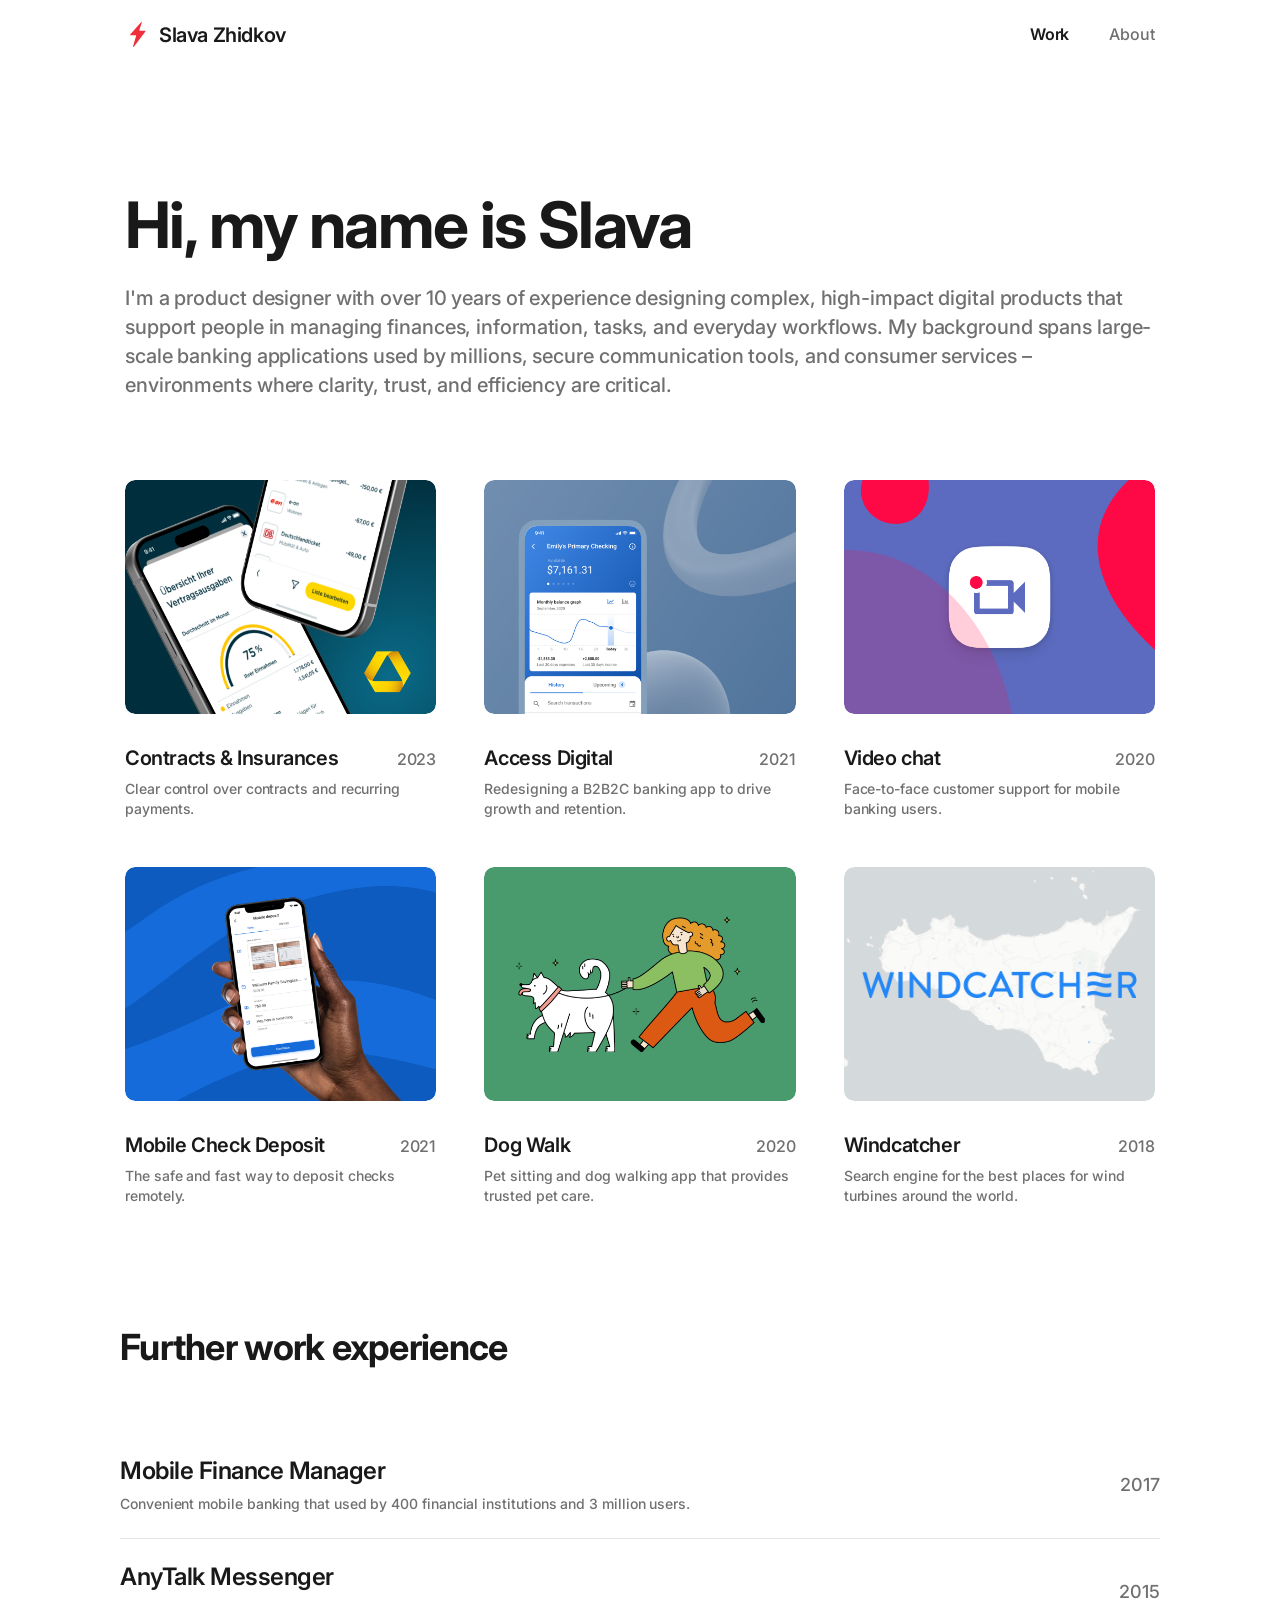
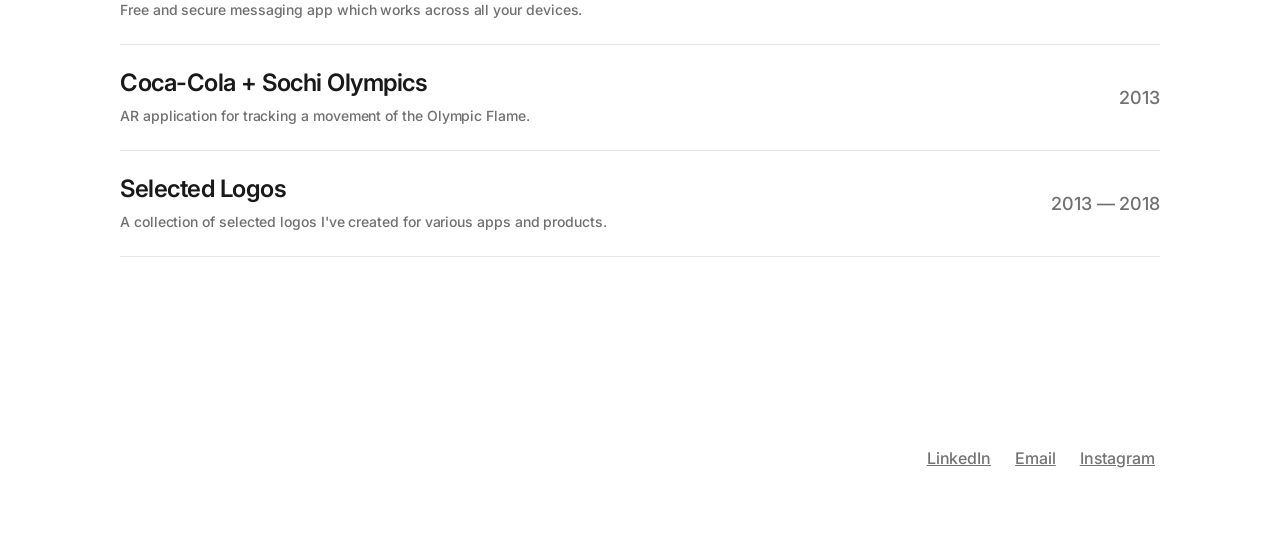
==== index.html @ 564c8b0e "feat: Add initial portfolio website with core HTML structure, CSS styling, JavaScript for scroll-rev" ====
<!DOCTYPE html>
<html lang="en">

<head>
  <meta charset="UTF-8" />
  <meta name="viewport" content="width=device-width, initial-scale=1.0" />
  <title>Slava Zhidkov — Product Designer</title>
  <meta name="description"
    content="Portfolio of Slava Zhidkov — a product designer with over 10 years of experience designing complex, high-impact digital products." />

  <!-- Google Fonts — Inter 500 / 600 / 700 -->
  <link rel="preconnect" href="https://fonts.googleapis.com" />
  <link rel="preconnect" href="https://fonts.gstatic.com" crossorigin />
  <link href="https://fonts.googleapis.com/css2?family=Inter:wght@500;600;700&display=swap" rel="stylesheet" />

  <!-- Stylesheets -->
  <link rel="stylesheet" href="css/tokens.css" />
  <link rel="stylesheet" href="css/styles.css" />
</head>

<body>

  <div class="page">
    <!-- ═══════════════════════════════════════════════════════════════════
         Header
         ═══════════════════════════════════════════════════════════════════ -->
    <nav class="header" id="header">
      <a href="#" class="header__brand">
        <img src="assets/logo.svg" alt="Logo" class="header__logo" />
        <span class="header__name">Slava Zhidkov</span>
      </a>
      <div class="header__nav">
        <a href="#projects" class="header__nav-link header__nav-link--active">Work</a>
        <a href="#" class="header__nav-link">About</a>
      </div>
    </nav>

    <!-- ═══════════════════════════════════════════════════════════════════
         Hero
         ═══════════════════════════════════════════════════════════════════ -->
    <section class="hero" id="hero">
      <h1 class="hero__title">Hi, my name is Slava</h1>
      <p class="hero__description">
        I'm a product designer with over 10 years of experience designing complex, high-impact digital products
        that support people in managing finances, information, tasks, and everyday workflows. My background
        spans large-scale banking applications used by millions, secure communication tools, and consumer
        services – environments where clarity, trust, and efficiency are critical.
      </p>
    </section>

    <!-- ═══════════════════════════════════════════════════════════════════
         Project Cards — Row 1
         ═══════════════════════════════════════════════════════════════════ -->
    <section class="projects" id="projects">
      <!-- Card 1 — Contracts & Insurances -->
      <article class="card reveal">
        <div class="card__image-wrapper">
          <img src="assets/contracts-insurances.png" alt="Contracts & Insurances" class="card__image" />
        </div>
        <div class="card__info">
          <div class="card__header">
            <h2 class="card__title">Contracts &amp; Insurances</h2>
            <span class="card__year">2023</span>
          </div>
          <p class="card__description">Clear control over contracts and recurring payments.</p>
        </div>
      </article>

      <!-- Card 2 — Access Digital -->
      <article class="card reveal">
        <div class="card__image-wrapper">
          <img src="assets/access-digital.png" alt="Access Digital" class="card__image" />
        </div>
        <div class="card__info">
          <div class="card__header">
            <h2 class="card__title">Access Digital</h2>
            <span class="card__year">2021</span>
          </div>
          <p class="card__description">Redesigning a B2B2C banking app to drive growth and retention.</p>
        </div>
      </article>

      <!-- Card 3 — Video Chat -->
      <article class="card reveal">
        <div class="card__image-wrapper">
          <img src="assets/video-chat.png" alt="Video chat" class="card__image" />
        </div>
        <div class="card__info">
          <div class="card__header">
            <h2 class="card__title">Video chat</h2>
            <span class="card__year">2020</span>
          </div>
          <p class="card__description">Face-to-face customer support for mobile banking users.</p>
        </div>
      </article>

      <!-- Card 4 — Mobile Check Deposit -->
      <article class="card reveal">
        <div class="card__image-wrapper">
          <img src="assets/mobile-check-deposit.png" alt="Mobile Check Deposit" class="card__image" />
        </div>
        <div class="card__info">
          <div class="card__header">
            <h2 class="card__title">Mobile Check Deposit</h2>
            <span class="card__year">2021</span>
          </div>
          <p class="card__description">The safe and fast way to deposit checks remotely.</p>
        </div>
      </article>

      <!-- Card 5 — Dog Walk -->
      <article class="card reveal">
        <div class="card__image-wrapper">
          <img src="assets/dog-walk.png" alt="Dog Walk" class="card__image" />
        </div>
        <div class="card__info">
          <div class="card__header">
            <h2 class="card__title">Dog Walk</h2>
            <span class="card__year">2020</span>
          </div>
          <p class="card__description">Pet sitting and dog walking app that provides trusted pet care.</p>
        </div>
      </article>

      <!-- Card 6 — Windcatcher -->
      <article class="card reveal">
        <div class="card__image-wrapper">
          <img src="assets/windcatcher.png" alt="Windcatcher" class="card__image" />
        </div>
        <div class="card__info">
          <div class="card__header">
            <h2 class="card__title">Windcatcher</h2>
            <span class="card__year">2018</span>
          </div>
          <p class="card__description">Search engine for the best places for wind turbines around the world.</p>
        </div>
      </article>
    </section>

    <!-- ═══════════════════════════════════════════════════════════════════
         Further Work Experience
         ═══════════════════════════════════════════════════════════════════ -->
    <section class="experience" id="experience">
      <div class="experience__inner">
        <h2 class="experience__heading">Further work experience</h2>

        <a href="#" class="experience__row reveal">
          <div class="experience__details">
            <h3 class="experience__title">Mobile Finance Manager</h3>
            <p class="experience__description">Convenient mobile banking that used by 400 financial institutions and 3
              million users.</p>
          </div>
          <span class="experience__year">2017</span>
        </a>

        <a href="#" class="experience__row reveal">
          <div class="experience__details">
            <h3 class="experience__title">AnyTalk Messenger</h3>
            <p class="experience__description">Free and secure messaging app which works across all your devices.</p>
          </div>
          <span class="experience__year">2015</span>
        </a>

        <a href="#" class="experience__row reveal">
          <div class="experience__details">
            <h3 class="experience__title">Coca-Cola + Sochi Olympics</h3>
            <p class="experience__description">AR application for tracking a movement of the Olympic Flame.</p>
          </div>
          <span class="experience__year">2013</span>
        </a>

        <a href="#" class="experience__row reveal">
          <div class="experience__details">
            <h3 class="experience__title">Selected Logos</h3>
            <p class="experience__description">A collection of selected logos I've created for various apps and
              products.</p>
          </div>
          <span class="experience__year">2013 — 2018</span>
        </a>
      </div>
    </section>
  </div>

  <!-- ═══════════════════════════════════════════════════════════════════
       Footer
       ═══════════════════════════════════════════════════════════════════ -->
  <footer class="footer">
    <nav class="footer__links">
      <a href="https://www.linkedin.com/in/slavazhidkov/" class="footer__link" target="_blank"
        rel="noopener">LinkedIn</a>
      <a href="mailto:slastradamus@gmail.com" class="footer__link">Email</a>
      <a href="https://www.instagram.com/slavazhidkov/" class="footer__link" target="_blank"
        rel="noopener">Instagram</a>
    </nav>
  </footer>

  <!-- JavaScript -->
  <script src="js/main.js"></script>
</body>

</html>
---- css/tokens.css ----
/* ==========================================================================
   Design Tokens — extracted from Figma variables
   ========================================================================== */

:root {
  /* ── Colors ─────────────────────────────────────────────────────────── */
  --color-primary: #f12d3a;
  --color-black: #191919;
  --color-text-secondary: #707070;
  --color-background: #ffffff;
  --color-header-transparent: rgba(255, 255, 255, 0.6);
  --color-divider: #e4e4e4;
  --color-footer-link: rgba(0, 0, 0, 0.55);

  /* ── Typography — Font Family ───────────────────────────────────────── */
  --font-family: "Inter", sans-serif;

  /* ── Typography — Heading H1 ────────────────────────────────────────── */
  --h1-size: 64px;
  --h1-weight: 700;
  --h1-line-height: 1.1;
  --h1-letter-spacing: -1.6px;

  /* ── Typography — Heading H3 ────────────────────────────────────────── */
  --h3-size: 36px;
  --h3-weight: 700;
  --h3-line-height: 1.2;
  --h3-letter-spacing: -0.72px;

  /* ── Typography — Heading H4 ────────────────────────────────────────── */
  --h4-size: 24px;
  --h4-weight: 600;
  --h4-line-height: 1.2;
  --h4-letter-spacing: -0.48px;

  /* ── Typography — Heading H5 ────────────────────────────────────────── */
  --h5-size: 20px;
  --h5-weight: 600;
  --h5-line-height: 1.2;
  --h5-letter-spacing: -0.4px;

  /* ── Typography — Heading H6 ────────────────────────────────────────── */
  --h6-size: 16px;
  --h6-weight: 600;
  --h6-line-height: 1.45;
  --h6-letter-spacing: -0.08px;

  /* ── Typography — Body 1 ────────────────────────────────────────────── */
  --body1-size: 20px;
  --body1-weight: 500;
  --body1-line-height: 1.45;
  --body1-letter-spacing: -0.1px;

  /* ── Typography — Body 2 ────────────────────────────────────────────── */
  --body2-size: 18px;
  --body2-weight: 500;
  --body2-line-height: 1.45;
  --body2-letter-spacing: -0.09px;

  /* ── Typography — Body 3 ────────────────────────────────────────────── */
  --body3-size: 16px;
  --body3-weight: 500;
  --body3-line-height: 1.45;
  --body3-letter-spacing: -0.08px;

  /* ── Typography — Body 4 ────────────────────────────────────────────── */
  --body4-size: 14px;
  --body4-weight: 500;
  --body4-line-height: 1.45;
  --body4-letter-spacing: -0.07px;

  /* ── Layout ─────────────────────────────────────────────────────────── */
  --content-max-width: 1280px;
  --content-padding: 125px;
  --header-height: 70px;
  --card-gap: 48px;
  --card-radius: 10px;
}
---- css/styles.css ----
/* ==========================================================================
   Portfolio — Main Stylesheet
   ========================================================================== */

/* ── Reset & Base ─────────────────────────────────────────────────────── */
*,
*::before,
*::after {
    margin: 0;
    padding: 0;
    box-sizing: border-box;
}

html {
    scroll-behavior: smooth;
    -webkit-font-smoothing: antialiased;
    -moz-osx-font-smoothing: grayscale;
}

body {
    font-family: var(--font-family);
    background-color: var(--color-background);
    color: var(--color-black);
    min-height: 100vh;
    display: flex;
    flex-direction: column;
    align-items: center;
}

a {
    text-decoration: none;
    color: inherit;
}

img {
    display: block;
    max-width: 100%;
}

/* ── Page wrapper ─────────────────────────────────────────────────────── */
.page {
    width: 100%;
    max-width: var(--content-max-width);
    display: flex;
    flex-direction: column;
    align-items: center;
    position: relative;
}

/* ==========================================================================
   Header
   ========================================================================== */
.header {
    position: sticky;
    top: 0;
    z-index: 100;
    width: 100%;
    max-width: var(--content-max-width);
    height: var(--header-height);
    display: flex;
    align-items: center;
    justify-content: space-between;
    padding: 24px var(--content-padding);
    background: var(--color-header-transparent);
    backdrop-filter: blur(15px);
    -webkit-backdrop-filter: blur(15px);
    box-shadow: inset 0 -1px 1px rgba(255, 255, 255, 0.6);
}

/* ── Logo ──────────────────────────────────────────────────────────────── */
.header__brand {
    display: flex;
    align-items: center;
    gap: 8px;
}

.header__logo {
    width: 26px;
    height: 26px;
    flex-shrink: 0;
}

.header__name {
    font-size: var(--h5-size);
    font-weight: var(--h5-weight);
    line-height: var(--h5-line-height);
    letter-spacing: var(--h5-letter-spacing);
    color: var(--color-black);
    white-space: nowrap;
}

/* ── Navigation ───────────────────────────────────────────────────────── */
.header__nav {
    display: flex;
    align-items: center;
    gap: 40px;
}

.header__nav-link {
    font-size: var(--body3-size);
    font-weight: var(--body3-weight);
    line-height: var(--body3-line-height);
    letter-spacing: var(--body3-letter-spacing);
    color: var(--color-text-secondary);
    transition: color 0.2s ease;
    text-transform: capitalize;
}

.header__nav-link:hover {
    color: var(--color-black);
}

.header__nav-link--active {
    font-weight: var(--h6-weight);
    color: var(--color-black);
}

/* ==========================================================================
   Hero
   ========================================================================== */
.hero {
    width: 100%;
    padding: 120px var(--content-padding) 80px;
    display: flex;
    flex-direction: column;
    gap: 24px;
}

.hero__title {
    font-size: var(--h1-size);
    font-weight: var(--h1-weight);
    line-height: var(--h1-line-height);
    letter-spacing: var(--h1-letter-spacing);
    color: var(--color-black);
    max-width: 800px;
}

.hero__description {
    font-size: var(--body1-size);
    font-weight: var(--body1-weight);
    line-height: var(--body1-line-height);
    letter-spacing: var(--body1-letter-spacing);
    color: var(--color-text-secondary);
    max-width: 1030px;
}

/* ==========================================================================
   Project Cards
   ========================================================================== */
.projects {
    width: 100%;
    padding: 0 var(--content-padding) 80px;
    display: grid;
    grid-template-columns: repeat(3, 1fr);
    gap: var(--card-gap);
}

.card {
    display: flex;
    flex-direction: column;
    gap: 32px;
    border-radius: 8px;
    cursor: pointer;
    transition: transform 300ms ease;
}

.card:hover {
    transform: translateY(-8px);
}

.card__image-wrapper {
    position: relative;
    width: 100%;
    aspect-ratio: 552 / 414;
    border-radius: var(--card-radius);
    overflow: hidden;
}

.card__image {
    width: 100%;
    height: 100%;
    object-fit: cover;
    border-radius: var(--card-radius);
}

.card__info {
    display: flex;
    flex-direction: column;
    gap: 8px;
}

.card__header {
    display: flex;
    align-items: baseline;
    justify-content: space-between;
    white-space: nowrap;
}

.card__title {
    font-size: var(--h5-size);
    font-weight: var(--h5-weight);
    line-height: var(--h5-line-height);
    letter-spacing: var(--h5-letter-spacing);
    color: var(--color-black);
}

.card__year {
    font-size: var(--body3-size);
    font-weight: var(--body3-weight);
    line-height: var(--body3-line-height);
    letter-spacing: var(--body3-letter-spacing);
    color: var(--color-text-secondary);
}

.card__description {
    font-size: var(--body4-size);
    font-weight: var(--body4-weight);
    line-height: var(--body4-line-height);
    letter-spacing: var(--body4-letter-spacing);
    color: var(--color-text-secondary);
    height: 40px;
}

/* ==========================================================================
   Experience Section
   ========================================================================== */
.experience {
    width: 100%;
    padding: 40px 120px 120px;
    overflow: hidden;
}

.experience__inner {
    display: flex;
    flex-direction: column;
    gap: 24px;
}

.experience__heading {
    font-size: var(--h3-size);
    font-weight: var(--h3-weight);
    line-height: var(--h3-line-height);
    letter-spacing: var(--h3-letter-spacing);
    color: var(--color-black);
    padding-bottom: 64px;
}

.experience__row {
    display: flex;
    align-items: center;
    justify-content: space-between;
    padding-bottom: 24px;
    border-bottom: 1px solid var(--color-divider);
    transition: transform 300ms ease;
    cursor: pointer;
}

.experience__row:hover {
    transform: translateY(-4px);
}

.experience__details {
    display: flex;
    flex-direction: column;
    gap: 8px;
    flex: 1;
}

.experience__title {
    font-size: var(--h4-size);
    font-weight: var(--h4-weight);
    line-height: var(--h4-line-height);
    letter-spacing: var(--h4-letter-spacing);
    color: var(--color-black);
}

.experience__description {
    font-size: var(--body4-size);
    font-weight: var(--body4-weight);
    line-height: var(--body4-line-height);
    letter-spacing: var(--body4-letter-spacing);
    color: var(--color-text-secondary);
}

.experience__year {
    font-size: var(--body2-size);
    font-weight: var(--body2-weight);
    line-height: var(--body2-line-height);
    letter-spacing: var(--body2-letter-spacing);
    color: var(--color-text-secondary);
    text-align: right;
    white-space: nowrap;
    flex-shrink: 0;
}

/* ==========================================================================
   Footer
   ========================================================================== */
.footer {
    width: 100%;
    max-width: var(--content-max-width);
    display: flex;
    align-items: center;
    justify-content: flex-end;
    padding: 64px var(--content-padding);
    height: 162px;
}

.footer__links {
    display: flex;
    align-items: center;
    gap: 24px;
}

.footer__link {
    font-size: var(--body3-size);
    font-weight: var(--body3-weight);
    line-height: var(--body3-line-height);
    letter-spacing: var(--body3-letter-spacing);
    color: var(--color-footer-link);
    text-decoration: underline;
    transition: color 0.2s ease;
}

.footer__link:hover {
    color: var(--color-black);
}

/* ==========================================================================
   Scroll-reveal Animation
   ========================================================================== */
.reveal {
    opacity: 0;
    transform: translateY(24px);
    transition: opacity 0.6s cubic-bezier(0.25, 0.46, 0.45, 0.94),
        transform 0.6s cubic-bezier(0.25, 0.46, 0.45, 0.94);
}

.reveal--visible {
    opacity: 1;
    transform: translateY(0);
}

/* Once the reveal animation finishes, switch to the fast hover transition */
.card.reveal--visible,
.experience__row.reveal--visible {
    transition: transform 300ms ease;
}

/* ==========================================================================
   Tablet / Portrait — max-width: 1279px
   Switches to single-column the moment the viewport is narrower than the
   desktop container, so cards never shrink.
   ========================================================================== */
@media (max-width: 1279px) {
    .page {
        max-width: 800px;
    }

    .header {
        max-width: 800px;
        padding: 24px;
    }

    .header__nav {
        gap: 32px;
    }

    .hero {
        padding: 80px 24px 56px;
    }

    .hero__title {
        max-width: none;
    }

    .hero__description {
        max-width: none;
    }

    .projects {
        grid-template-columns: 1fr;
        gap: 32px;
        padding: 0 24px 32px;
    }

    .card {
        gap: 16px;
    }

    .experience {
        padding: 96px 24px;
    }

    .footer {
        padding: 64px;
    }
}

/* ==========================================================================
   Mobile — max-width: 799px
   ========================================================================== */
@media (max-width: 799px) {
    .header__nav {
        gap: 24px;
    }

    .hero {
        padding: 80px 24px 56px;
    }

    .projects {
        padding: 0 24px 32px;
    }

    .experience {
        padding: 64px 24px;
    }

    .footer {
        padding: 64px 24px;
    }
}
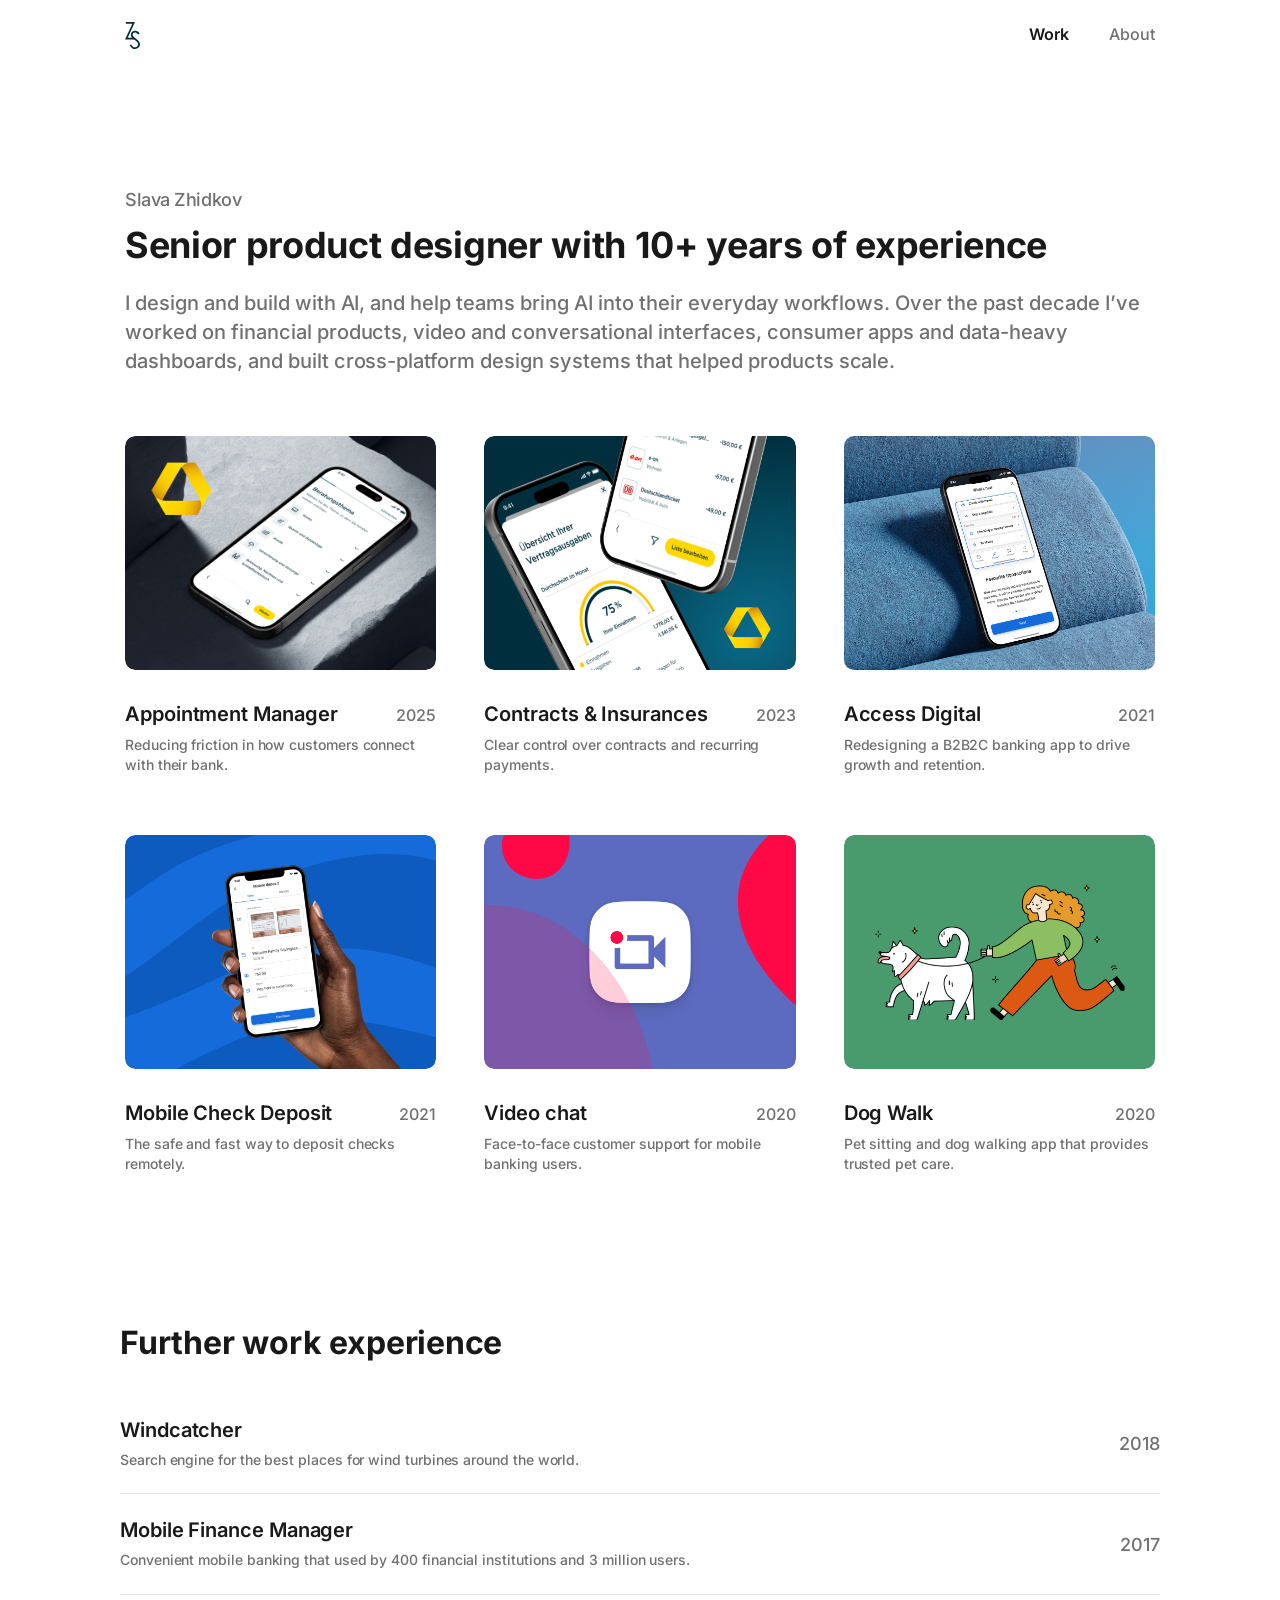
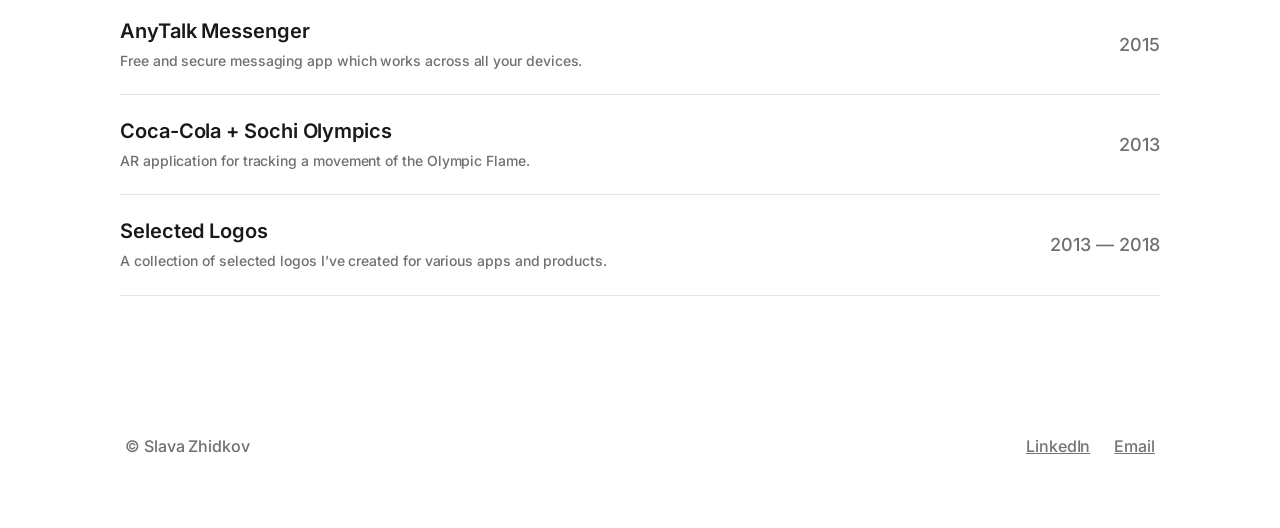
==== commit bb1e9231: "feat: Rebuild portfolio for launch on GitHub Pages - New About page: intro, story and core strengths" ====
--- a/index.html
+++ b/index.html
@@ -8,14 +8,13 @@
   <meta name="description"
     content="Portfolio of Slava Zhidkov — a product designer with over 10 years of experience designing complex, high-impact digital products." />
 
-  <!-- Google Fonts — Inter 500 / 600 / 700 -->
-  <link rel="preconnect" href="https://fonts.googleapis.com" />
-  <link rel="preconnect" href="https://fonts.gstatic.com" crossorigin />
-  <link href="https://fonts.googleapis.com/css2?family=Inter:wght@500;600;700&display=swap" rel="stylesheet" />
-
-  <!-- Stylesheets -->
+<!-- Stylesheets -->
   <link rel="stylesheet" href="css/tokens.css" />
   <link rel="stylesheet" href="css/styles.css" />
+
+  <!-- Favicon -->
+  <link rel="icon" type="image/svg+xml" href="assets/logo.svg" />
+  <link rel="shortcut icon" href="assets/logo.svg" />
 </head>
 
 <body>
@@ -26,25 +25,29 @@
          ═══════════════════════════════════════════════════════════════════ -->
     <nav class="header" id="header">
       <a href="#" class="header__brand">
-        <img src="assets/logo.svg" alt="Logo" class="header__logo" />
-        <span class="header__name">Slava Zhidkov</span>
+        <img src="assets/logo.svg" alt="Slava Zhidkov" class="header__logo" />
       </a>
       <div class="header__nav">
-        <a href="#projects" class="header__nav-link header__nav-link--active">Work</a>
-        <a href="#" class="header__nav-link">About</a>
+        <a href="index.html" class="header__nav-link header__nav-link--active">Work</a>
+        <a href="about.html" class="header__nav-link">About</a>
       </div>
     </nav>
 
     <!-- ═══════════════════════════════════════════════════════════════════
          Hero
          ═══════════════════════════════════════════════════════════════════ -->
-    <section class="hero" id="hero">
-      <h1 class="hero__title">Hi, my name is Slava</h1>
+    <section class="hero reveal" id="hero">
+      <div class="hero__heading">
+        <p class="hero__name">Slava Zhidkov</p>
+        <h1 class="hero__title">
+          <span class="hero__title-line">Senior product designer with</span>
+          <span class="hero__title-line">10+ years of experience</span>
+        </h1>
+      </div>
       <p class="hero__description">
-        I'm a product designer with over 10 years of experience designing complex, high-impact digital products
-        that support people in managing finances, information, tasks, and everyday workflows. My background
-        spans large-scale banking applications used by millions, secure communication tools, and consumer
-        services – environments where clarity, trust, and efficiency are critical.
+        I design and build with AI, and help teams bring AI into their everyday workflows. Over the past decade
+        I’ve worked on financial products, video and conversational interfaces, consumer apps and data-heavy
+        dashboards, and built cross-platform design systems that helped products scale.
       </p>
     </section>
 
@@ -52,10 +55,28 @@
          Project Cards — Row 1
          ═══════════════════════════════════════════════════════════════════ -->
     <section class="projects" id="projects">
-      <!-- Card 1 — Contracts & Insurances -->
-      <article class="card reveal">
+      <!-- Card 1 — Appointment Manager -->
+      <a href="appointment-manager.html" class="card reveal">
+        <div class="card__image-wrapper">
+          <img src="assets/appointment-manager.png" alt="Appointment Manager" class="card__image" />
+          <video src="assets/am-card-hover.mp4" class="card__video" muted loop playsinline preload="metadata"
+            aria-hidden="true"></video>
+        </div>
+        <div class="card__info">
+          <div class="card__header">
+            <h2 class="card__title">Appointment Manager</h2>
+            <span class="card__year">2025</span>
+          </div>
+          <p class="card__description">Reducing friction in how customers connect with their bank.</p>
+        </div>
+      </a>
+
+      <!-- Card 2 — Contracts & Insurances -->
+      <a href="contracts-insurances.html" class="card reveal">
         <div class="card__image-wrapper">
           <img src="assets/contracts-insurances.png" alt="Contracts & Insurances" class="card__image" />
+          <video src="assets/contracts-insurances-card-hover.mp4" class="card__video" muted loop playsinline preload="metadata"
+            aria-hidden="true"></video>
         </div>
         <div class="card__info">
           <div class="card__header">
@@ -64,12 +85,14 @@
           </div>
           <p class="card__description">Clear control over contracts and recurring payments.</p>
         </div>
-      </article>
-
-      <!-- Card 2 — Access Digital -->
-      <article class="card reveal">
-        <div class="card__image-wrapper">
-          <img src="assets/access-digital.png" alt="Access Digital" class="card__image" />
+      </a>
+
+      <!-- Card 3 — Access Digital -->
+      <a href="access-digital-short.html" class="card reveal">
+        <div class="card__image-wrapper">
+          <img src="assets/access-digital-card.png" alt="Access Digital" class="card__image card__image--zoomed" />
+          <video src="assets/ad-card-hover.mp4" class="card__video" muted loop playsinline preload="metadata"
+            aria-hidden="true"></video>
         </div>
         <div class="card__info">
           <div class="card__header">
@@ -78,12 +101,28 @@
           </div>
           <p class="card__description">Redesigning a B2B2C banking app to drive growth and retention.</p>
         </div>
-      </article>
-
-      <!-- Card 3 — Video Chat -->
-      <article class="card reveal">
+      </a>
+
+      <!-- Card 4 — Mobile Check Deposit -->
+      <a href="mobile-check-deposit.html" class="card reveal">
+        <div class="card__image-wrapper">
+          <img src="assets/mobile-check-deposit.png" alt="Mobile Check Deposit" class="card__image" />
+        </div>
+        <div class="card__info">
+          <div class="card__header">
+            <h2 class="card__title">Mobile Check Deposit</h2>
+            <span class="card__year">2021</span>
+          </div>
+          <p class="card__description">The safe and fast way to deposit checks remotely.</p>
+        </div>
+      </a>
+
+      <!-- Card 5 — Video Chat -->
+      <a href="video-chat.html" class="card reveal">
         <div class="card__image-wrapper">
           <img src="assets/video-chat.png" alt="Video chat" class="card__image" />
+          <video src="assets/video-chat-card-hover.mp4" class="card__video" muted loop playsinline preload="metadata"
+            aria-hidden="true"></video>
         </div>
         <div class="card__info">
           <div class="card__header">
@@ -92,26 +131,14 @@
           </div>
           <p class="card__description">Face-to-face customer support for mobile banking users.</p>
         </div>
-      </article>
-
-      <!-- Card 4 — Mobile Check Deposit -->
-      <article class="card reveal">
-        <div class="card__image-wrapper">
-          <img src="assets/mobile-check-deposit.png" alt="Mobile Check Deposit" class="card__image" />
-        </div>
-        <div class="card__info">
-          <div class="card__header">
-            <h2 class="card__title">Mobile Check Deposit</h2>
-            <span class="card__year">2021</span>
-          </div>
-          <p class="card__description">The safe and fast way to deposit checks remotely.</p>
-        </div>
-      </article>
-
-      <!-- Card 5 — Dog Walk -->
-      <article class="card reveal">
+      </a>
+
+      <!-- Card 6 — Dog Walk -->
+      <a href="dog-walk.html" class="card reveal">
         <div class="card__image-wrapper">
           <img src="assets/dog-walk.png" alt="Dog Walk" class="card__image" />
+          <video src="assets/dog-walk-card-hover.mp4" class="card__video" muted loop playsinline preload="metadata"
+            aria-hidden="true"></video>
         </div>
         <div class="card__info">
           <div class="card__header">
@@ -120,21 +147,7 @@
           </div>
           <p class="card__description">Pet sitting and dog walking app that provides trusted pet care.</p>
         </div>
-      </article>
-
-      <!-- Card 6 — Windcatcher -->
-      <article class="card reveal">
-        <div class="card__image-wrapper">
-          <img src="assets/windcatcher.png" alt="Windcatcher" class="card__image" />
-        </div>
-        <div class="card__info">
-          <div class="card__header">
-            <h2 class="card__title">Windcatcher</h2>
-            <span class="card__year">2018</span>
-          </div>
-          <p class="card__description">Search engine for the best places for wind turbines around the world.</p>
-        </div>
-      </article>
+      </a>
     </section>
 
     <!-- ═══════════════════════════════════════════════════════════════════
@@ -144,7 +157,15 @@
       <div class="experience__inner">
         <h2 class="experience__heading">Further work experience</h2>
 
-        <a href="#" class="experience__row reveal">
+        <a href="windcatcher.html" class="experience__row reveal">
+          <div class="experience__details">
+            <h3 class="experience__title">Windcatcher</h3>
+            <p class="experience__description">Search engine for the best places for wind turbines around the world.</p>
+          </div>
+          <span class="experience__year">2018</span>
+        </a>
+
+        <a href="mobile-finance-manager.html" class="experience__row reveal">
           <div class="experience__details">
             <h3 class="experience__title">Mobile Finance Manager</h3>
             <p class="experience__description">Convenient mobile banking that used by 400 financial institutions and 3
@@ -153,7 +174,7 @@
           <span class="experience__year">2017</span>
         </a>
 
-        <a href="#" class="experience__row reveal">
+        <a href="anytalk-messenger.html" class="experience__row reveal">
           <div class="experience__details">
             <h3 class="experience__title">AnyTalk Messenger</h3>
             <p class="experience__description">Free and secure messaging app which works across all your devices.</p>
@@ -161,7 +182,7 @@
           <span class="experience__year">2015</span>
         </a>
 
-        <a href="#" class="experience__row reveal">
+        <a href="coca-cola-sochi.html" class="experience__row reveal">
           <div class="experience__details">
             <h3 class="experience__title">Coca-Cola + Sochi Olympics</h3>
             <p class="experience__description">AR application for tracking a movement of the Olympic Flame.</p>
@@ -169,10 +190,10 @@
           <span class="experience__year">2013</span>
         </a>
 
-        <a href="#" class="experience__row reveal">
+        <a href="selected-logos.html" class="experience__row reveal">
           <div class="experience__details">
             <h3 class="experience__title">Selected Logos</h3>
-            <p class="experience__description">A collection of selected logos I've created for various apps and
+            <p class="experience__description">A collection of selected logos I’ve created for various apps and
               products.</p>
           </div>
           <span class="experience__year">2013 — 2018</span>
@@ -184,13 +205,12 @@
   <!-- ═══════════════════════════════════════════════════════════════════
        Footer
        ═══════════════════════════════════════════════════════════════════ -->
-  <footer class="footer">
+  <footer class="footer footer--copyright">
+    <p class="footer__copyright">© Slava Zhidkov</p>
     <nav class="footer__links">
       <a href="https://www.linkedin.com/in/slavazhidkov/" class="footer__link" target="_blank"
         rel="noopener">LinkedIn</a>
       <a href="mailto:slastradamus@gmail.com" class="footer__link">Email</a>
-      <a href="https://www.instagram.com/slavazhidkov/" class="footer__link" target="_blank"
-        rel="noopener">Instagram</a>
     </nav>
   </footer>
 
--- a/css/tokens.css
+++ b/css/tokens.css
@@ -1,6 +1,28 @@
 /* ==========================================================================
    Design Tokens — extracted from Figma variables
    ========================================================================== */
+
+/*
+  Self-hosted Inter (latin subset, v20).
+  font-display: block matches the live site: text waits briefly for Inter
+  rather than rendering in a system fallback, so every visitor sees Inter.
+*/
+/* Crossfade between pages instead of a hard cut (Chrome, Edge, Safari;
+   only on a served site, not when opening files from disk) */
+@view-transition {
+  navigation: auto;
+}
+
+@font-face {
+  font-family: "Inter";
+  src: url("../assets/fonts/inter-latin.woff2") format("woff2");
+  font-weight: 500 700;
+  font-style: normal;
+  font-display: block;
+  unicode-range: U+0000-00FF, U+0131, U+0152-0153, U+02BB-02BC, U+02C6,
+    U+02DA, U+02DC, U+0304, U+0308, U+0329, U+2000-206F, U+20AC, U+2122,
+    U+2191, U+2193, U+2212, U+2215, U+FEFF, U+FFFD;
+}
 
 :root {
   /* ── Colors ─────────────────────────────────────────────────────────── */
@@ -16,16 +38,16 @@
   --font-family: "Inter", sans-serif;
 
   /* ── Typography — Heading H1 ────────────────────────────────────────── */
-  --h1-size: 64px;
+  --h1-size: 36px;
   --h1-weight: 700;
   --h1-line-height: 1.1;
-  --h1-letter-spacing: -1.6px;
+  --h1-letter-spacing: -0.324px;
 
   /* ── Typography — Heading H3 ────────────────────────────────────────── */
-  --h3-size: 36px;
+  --h3-size: 32px;
   --h3-weight: 700;
   --h3-line-height: 1.2;
-  --h3-letter-spacing: -0.72px;
+  --h3-letter-spacing: -0.2048px;
 
   /* ── Typography — Heading H4 ────────────────────────────────────────── */
   --h4-size: 24px;
@@ -37,7 +59,7 @@
   --h5-size: 20px;
   --h5-weight: 600;
   --h5-line-height: 1.2;
-  --h5-letter-spacing: -0.4px;
+  --h5-letter-spacing: -0.08px;
 
   /* ── Typography — Heading H6 ────────────────────────────────────────── */
   --h6-size: 16px;
--- a/css/styles.css
+++ b/css/styles.css
@@ -71,22 +71,12 @@
 .header__brand {
     display: flex;
     align-items: center;
-    gap: 8px;
 }
 
 .header__logo {
-    width: 26px;
-    height: 26px;
+    width: 15px;
+    height: 27px;
     flex-shrink: 0;
-}
-
-.header__name {
-    font-size: var(--h5-size);
-    font-weight: var(--h5-weight);
-    line-height: var(--h5-line-height);
-    letter-spacing: var(--h5-letter-spacing);
-    color: var(--color-black);
-    white-space: nowrap;
 }
 
 /* ── Navigation ───────────────────────────────────────────────────────── */
@@ -100,7 +90,7 @@
     font-size: var(--body3-size);
     font-weight: var(--body3-weight);
     line-height: var(--body3-line-height);
-    letter-spacing: var(--body3-letter-spacing);
+    letter-spacing: -0.0128px;
     color: var(--color-text-secondary);
     transition: color 0.2s ease;
     text-transform: capitalize;
@@ -115,15 +105,47 @@
     color: var(--color-black);
 }
 
+/* When the selected link changes, the new one fades from grey to black.
+   main.js adds the class only when it differs from the previous page's. */
+.header__nav-link--entering {
+    animation: nav-link-select 0.4s ease;
+}
+
+@keyframes nav-link-select {
+    from {
+        color: var(--color-text-secondary);
+    }
+}
+
+@media (prefers-reduced-motion: reduce) {
+    .header__nav-link--entering {
+        animation: none;
+    }
+}
+
 /* ==========================================================================
    Hero
    ========================================================================== */
 .hero {
     width: 100%;
-    padding: 120px var(--content-padding) 80px;
+    padding: 120px var(--content-padding) 60px;
     display: flex;
     flex-direction: column;
     gap: 24px;
+}
+
+.hero__heading {
+    display: flex;
+    flex-direction: column;
+    gap: 16px;
+}
+
+.hero__name {
+    font-size: 18px;
+    font-weight: 500;
+    line-height: 1.1;
+    letter-spacing: -0.45px;
+    color: var(--color-text-secondary);
 }
 
 .hero__title {
@@ -132,14 +154,13 @@
     line-height: var(--h1-line-height);
     letter-spacing: var(--h1-letter-spacing);
     color: var(--color-black);
-    max-width: 800px;
 }
 
 .hero__description {
     font-size: var(--body1-size);
     font-weight: var(--body1-weight);
     line-height: var(--body1-line-height);
-    letter-spacing: var(--body1-letter-spacing);
+    letter-spacing: -0.02px;
     color: var(--color-text-secondary);
     max-width: 1030px;
 }
@@ -152,7 +173,7 @@
     padding: 0 var(--content-padding) 80px;
     display: grid;
     grid-template-columns: repeat(3, 1fr);
-    gap: var(--card-gap);
+    gap: 60px var(--card-gap);
 }
 
 .card {
@@ -181,6 +202,28 @@
     height: 100%;
     object-fit: cover;
     border-radius: var(--card-radius);
+}
+
+/* Crops in on artwork that has extra margin around the device */
+.card__image--zoomed {
+    transform: scale(1.23);
+    border-radius: 0;
+}
+
+/* Plays over the thumbnail while the card is hovered */
+.card__video {
+    position: absolute;
+    inset: -1px;
+    width: calc(100% + 2px);
+    height: calc(100% + 2px);
+    max-width: none;
+    object-fit: cover;
+    opacity: 0;
+    transition: opacity 300ms ease;
+}
+
+.card__video--visible {
+    opacity: 1;
 }
 
 .card__info {
@@ -208,7 +251,7 @@
     font-size: var(--body3-size);
     font-weight: var(--body3-weight);
     line-height: var(--body3-line-height);
-    letter-spacing: var(--body3-letter-spacing);
+    letter-spacing: -0.0128px;
     color: var(--color-text-secondary);
 }
 
@@ -226,7 +269,7 @@
    ========================================================================== */
 .experience {
     width: 100%;
-    padding: 40px 120px 120px;
+    padding: 70px 120px;
     overflow: hidden;
 }
 
@@ -242,14 +285,14 @@
     line-height: var(--h3-line-height);
     letter-spacing: var(--h3-letter-spacing);
     color: var(--color-black);
-    padding-bottom: 64px;
+    padding-bottom: 32px;
 }
 
 .experience__row {
     display: flex;
     align-items: center;
     justify-content: space-between;
-    padding-bottom: 24px;
+    padding-bottom: 23px;
     border-bottom: 1px solid var(--color-divider);
     transition: transform 300ms ease;
     cursor: pointer;
@@ -267,10 +310,10 @@
 }
 
 .experience__title {
-    font-size: var(--h4-size);
-    font-weight: var(--h4-weight);
-    line-height: var(--h4-line-height);
-    letter-spacing: var(--h4-letter-spacing);
+    font-size: var(--h5-size);
+    font-weight: var(--h5-weight);
+    line-height: var(--h5-line-height);
+    letter-spacing: var(--h5-letter-spacing);
     color: var(--color-black);
 }
 
@@ -286,7 +329,7 @@
     font-size: var(--body2-size);
     font-weight: var(--body2-weight);
     line-height: var(--body2-line-height);
-    letter-spacing: var(--body2-letter-spacing);
+    letter-spacing: -0.0162px;
     color: var(--color-text-secondary);
     text-align: right;
     white-space: nowrap;
@@ -304,6 +347,19 @@
     justify-content: flex-end;
     padding: 64px var(--content-padding);
     height: 162px;
+}
+
+.footer--copyright {
+    justify-content: space-between;
+}
+
+.footer__copyright {
+    font-size: var(--body3-size);
+    font-weight: var(--body3-weight);
+    line-height: var(--body3-line-height);
+    letter-spacing: var(--body3-letter-spacing);
+    color: var(--color-text-secondary);
+    white-space: nowrap;
 }
 
 .footer__links {
@@ -347,19 +403,34 @@
     transition: transform 300ms ease;
 }
 
+@media (prefers-reduced-motion: reduce) {
+    .reveal {
+        opacity: 1;
+        transform: none;
+        transition: none;
+    }
+}
+
 /* ==========================================================================
    Tablet / Portrait — max-width: 1279px
    Switches to single-column the moment the viewport is narrower than the
    desktop container, so cards never shrink.
    ========================================================================== */
 @media (max-width: 1279px) {
+    /* Tablet: full width, like the About page */
     .page {
-        max-width: 800px;
-    }
-
+        max-width: none;
+    }
+
+    /* 64px sides so the logo and links line up with the content */
     .header {
-        max-width: 800px;
-        padding: 24px;
+        max-width: none;
+        padding: 24px 64px;
+    }
+
+    .footer {
+        max-width: none;
+        padding: 64px;
     }
 
     .header__nav {
@@ -367,29 +438,51 @@
     }
 
     .hero {
-        padding: 80px 24px 56px;
-    }
-
-    .hero__title {
-        max-width: none;
+        padding: 198px 64px 48px;
     }
 
     .hero__description {
         max-width: none;
+        font-size: 18px;
+        letter-spacing: -0.0162px;
     }
 
     .projects {
         grid-template-columns: 1fr;
-        gap: 32px;
-        padding: 0 24px 32px;
+        gap: 48px;
+        padding: 0 64px 32px;
     }
 
     .card {
         gap: 16px;
     }
 
+    .card__title {
+        font-size: 18px;
+        letter-spacing: -0.0648px;
+    }
+
+    .card__description {
+        font-size: 16px;
+        height: auto;
+    }
+
     .experience {
-        padding: 96px 24px;
+        padding: 104px 64px 48px;
+    }
+
+    .experience__heading {
+        font-size: 30px;
+        letter-spacing: -0.18px;
+    }
+
+    .experience__description {
+        font-size: 16px;
+    }
+
+    .experience__year {
+        font-size: 16px;
+        letter-spacing: -0.0128px;
     }
 
     .footer {
@@ -401,20 +494,50 @@
    Mobile — max-width: 799px
    ========================================================================== */
 @media (max-width: 799px) {
+    /* Phones: full width with 24px sides, like the About page */
+    .page {
+        max-width: none;
+    }
+
+    .header {
+        max-width: none;
+        padding: 24px;
+    }
+
+    .footer {
+        max-width: none;
+        padding: 64px 24px;
+    }
+
     .header__nav {
         gap: 24px;
     }
 
     .hero {
-        padding: 80px 24px 56px;
+        padding: 80px 24px 40px;
+    }
+
+    .hero__title-line {
+        display: block;
     }
 
     .projects {
         padding: 0 24px 32px;
+        gap: 40px;
     }
 
     .experience {
-        padding: 64px 24px;
+        padding: 72px 24px 16px;
+    }
+
+    .experience__heading {
+        font-size: 26px;
+        letter-spacing: -0.1352px;
+    }
+
+    .experience__title {
+        font-size: 18px;
+        letter-spacing: -0.0648px;
     }
 
     .footer {
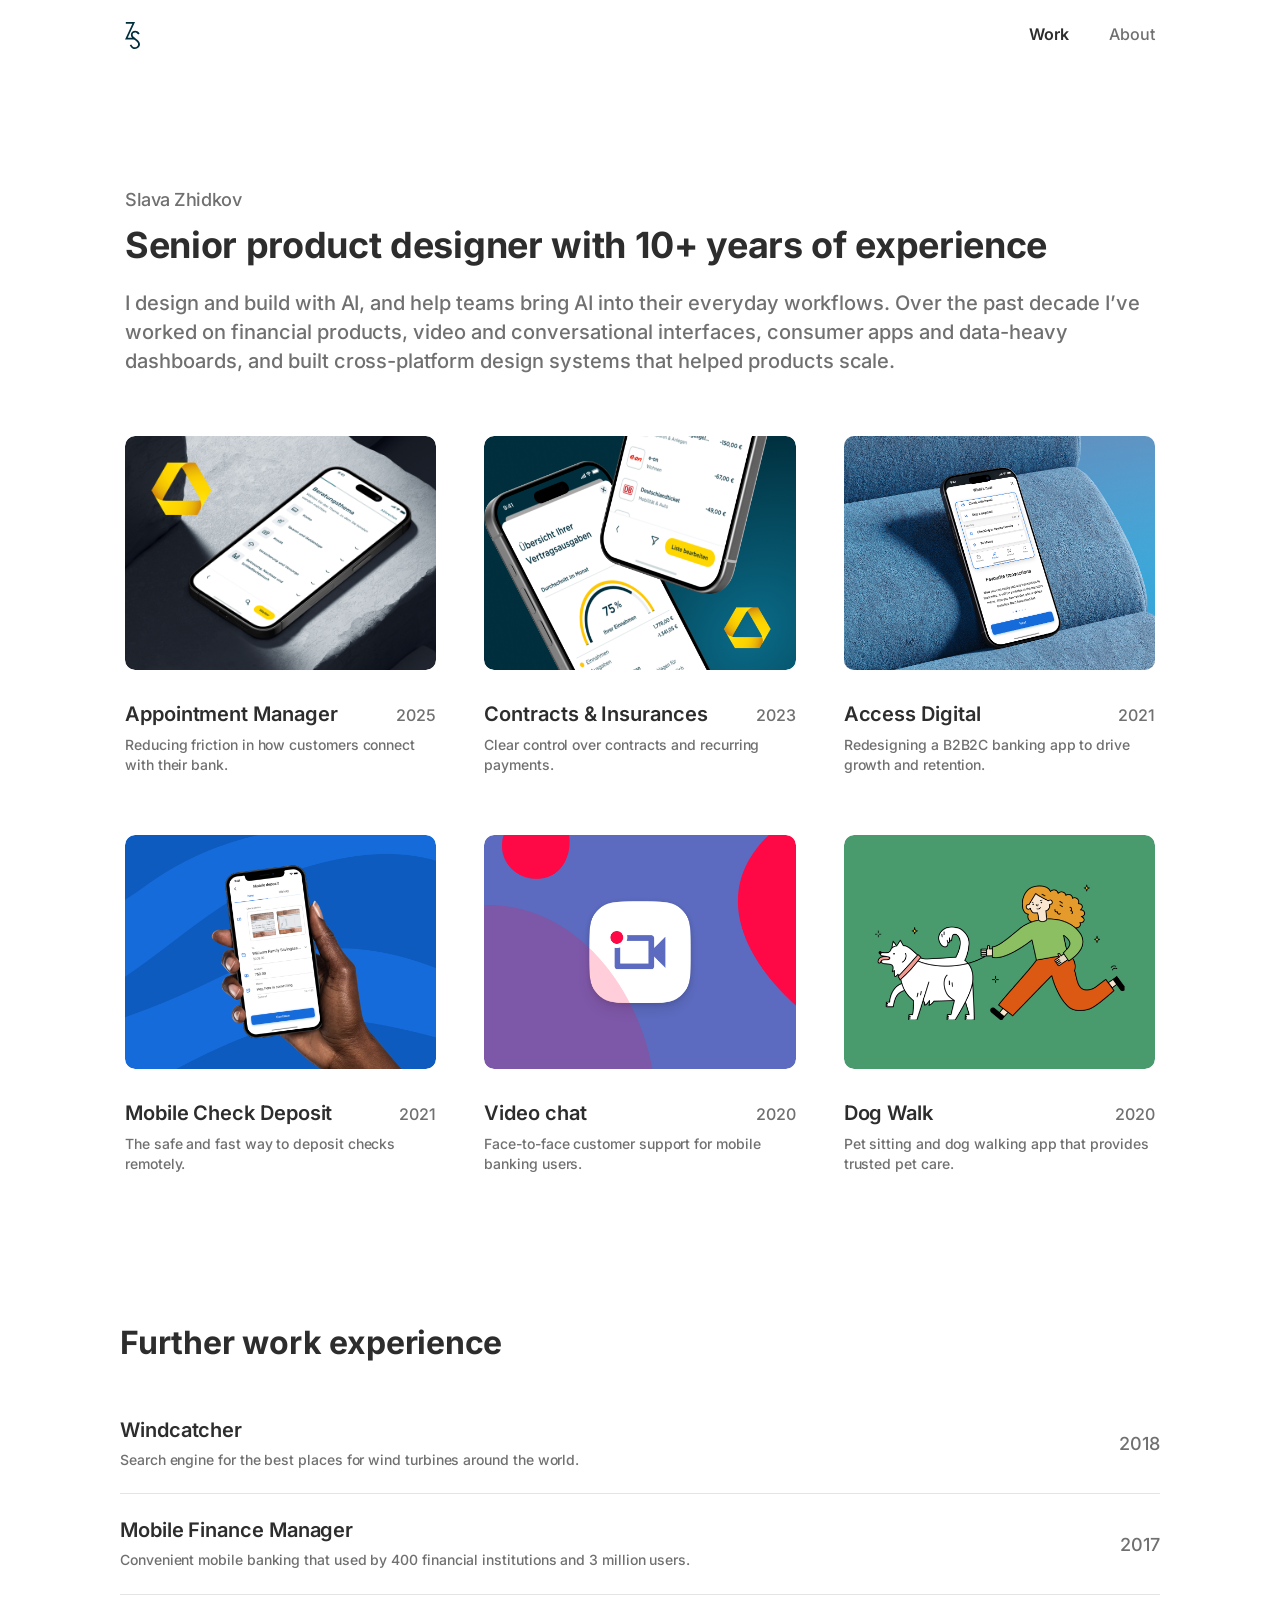
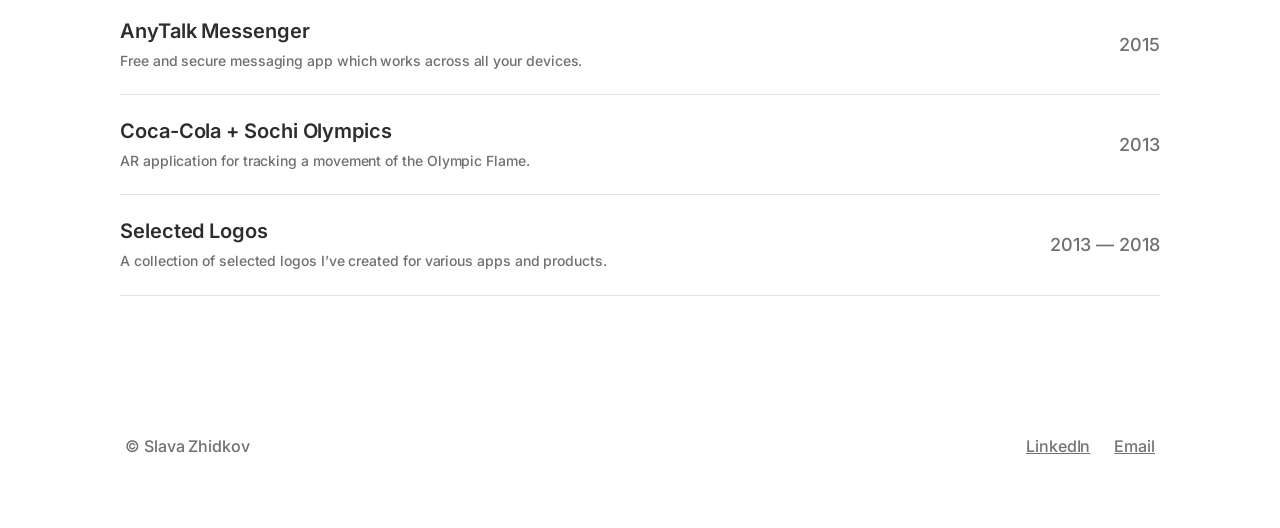
==== commit 895338ef: "feat: Play card videos by default, pause on hover - Card videos now play while their card is on scre" ====
--- a/index.html
+++ b/index.html
@@ -107,6 +107,8 @@
       <a href="mobile-check-deposit.html" class="card reveal">
         <div class="card__image-wrapper">
           <img src="assets/mobile-check-deposit.png" alt="Mobile Check Deposit" class="card__image" />
+          <video src="assets/mobile-check-deposit-card-hover.mp4" class="card__video" muted loop playsinline preload="metadata"
+            aria-hidden="true"></video>
         </div>
         <div class="card__info">
           <div class="card__header">
--- a/css/tokens.css
+++ b/css/tokens.css
@@ -27,7 +27,7 @@
 :root {
   /* ── Colors ─────────────────────────────────────────────────────────── */
   --color-primary: #f12d3a;
-  --color-black: #191919;
+  --color-black: #2d2d2d;
   --color-text-secondary: #707070;
   --color-background: #ffffff;
   --color-header-transparent: rgba(255, 255, 255, 0.6);
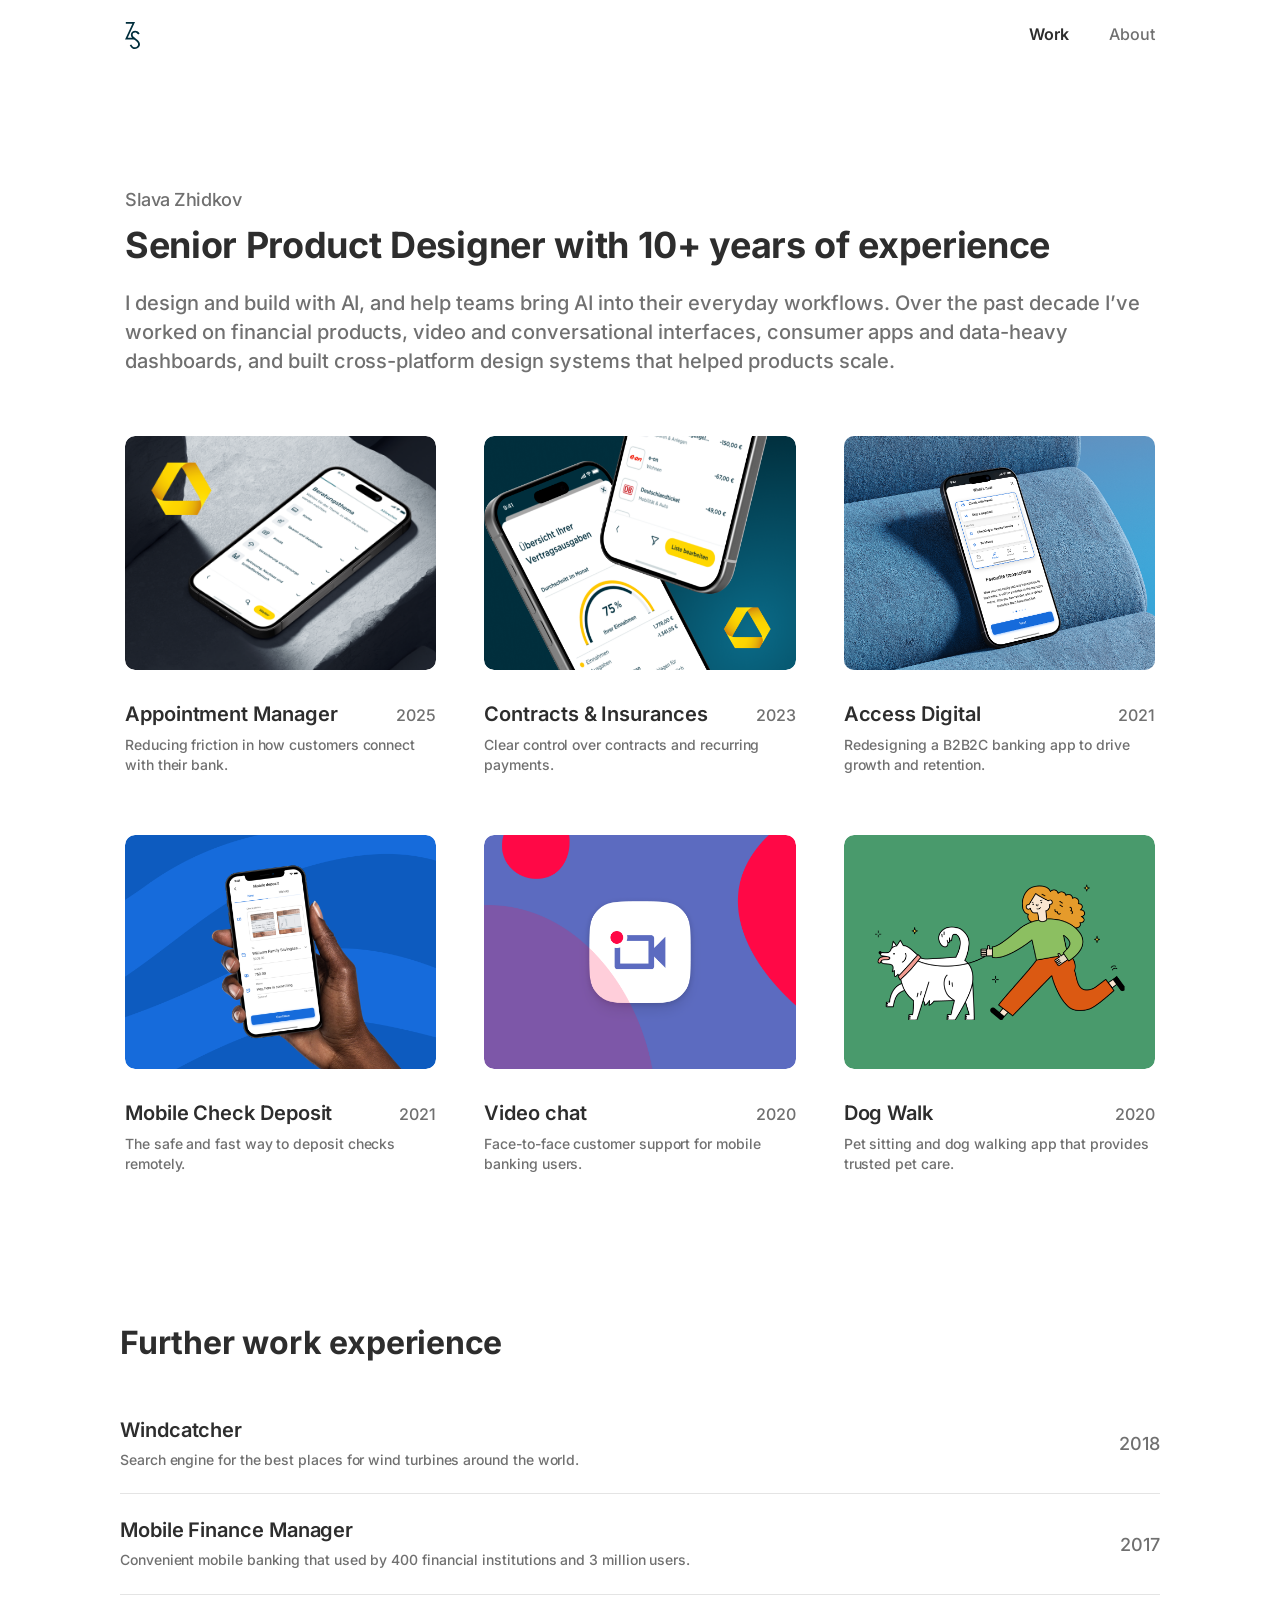
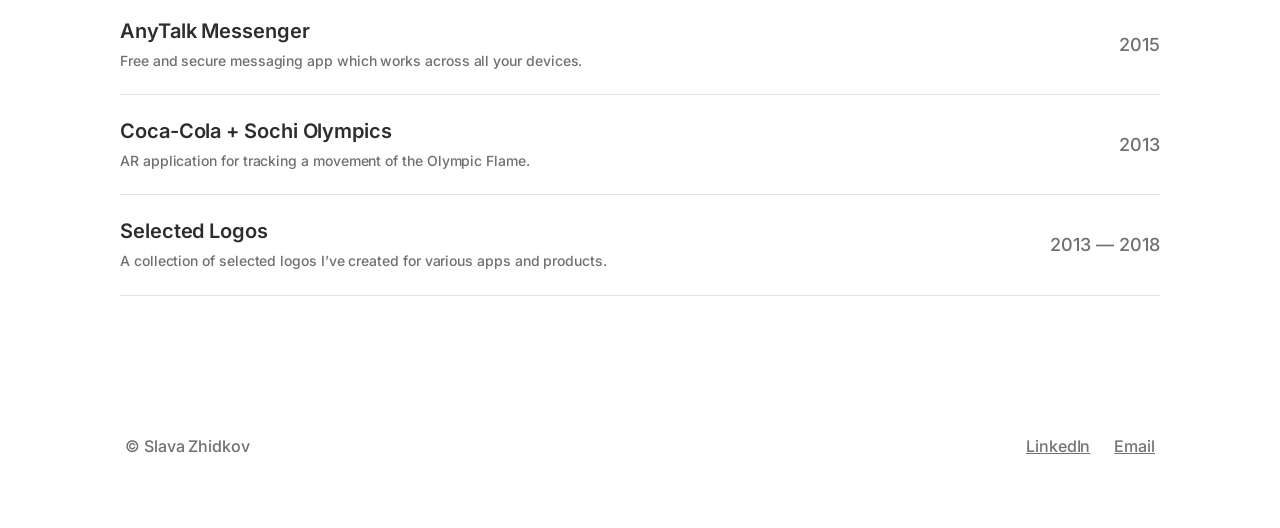
==== commit bf33db8f: "feat: Contact links on About, capitalised job title on home - Add LinkedIn and Email links after Cor" ====
--- a/index.html
+++ b/index.html
@@ -40,7 +40,7 @@
       <div class="hero__heading">
         <p class="hero__name">Slava Zhidkov</p>
         <h1 class="hero__title">
-          <span class="hero__title-line">Senior product designer with</span>
+          <span class="hero__title-line">Senior Product Designer with</span>
           <span class="hero__title-line">10+ years of experience</span>
         </h1>
       </div>
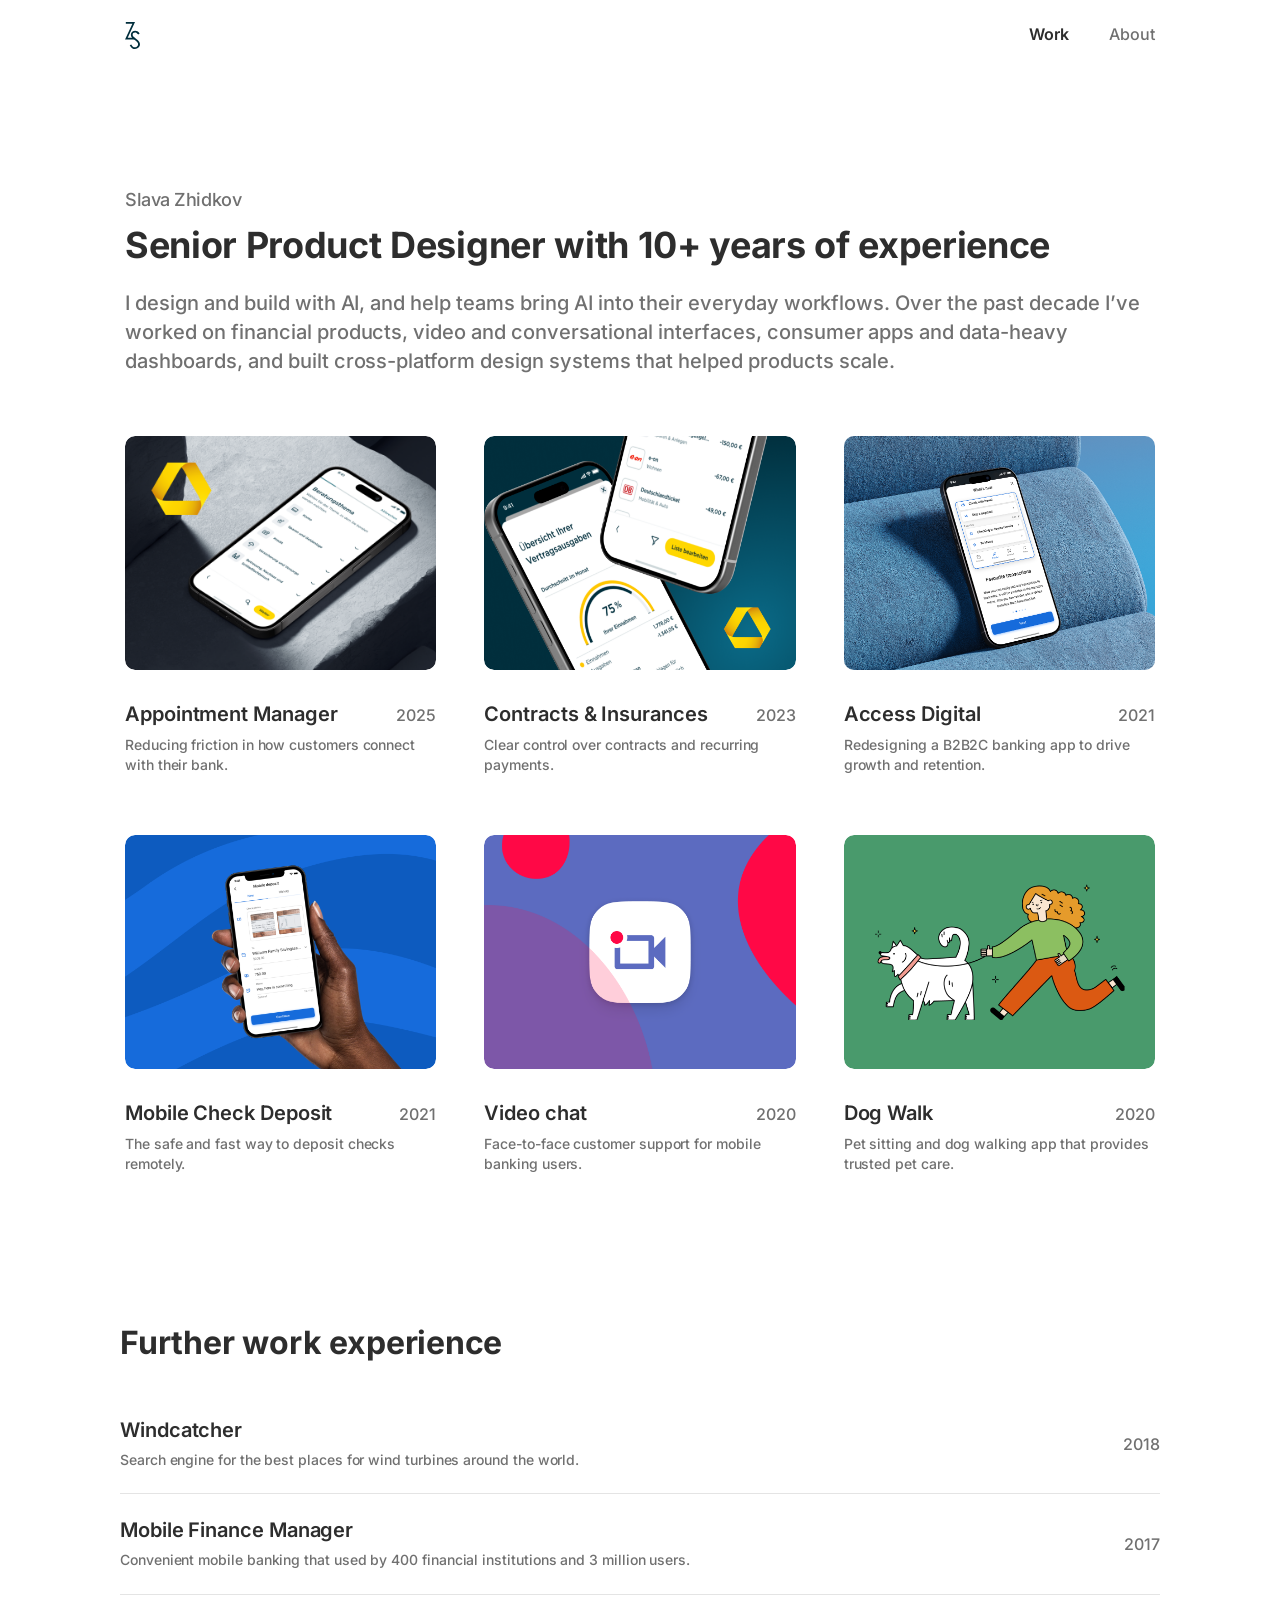
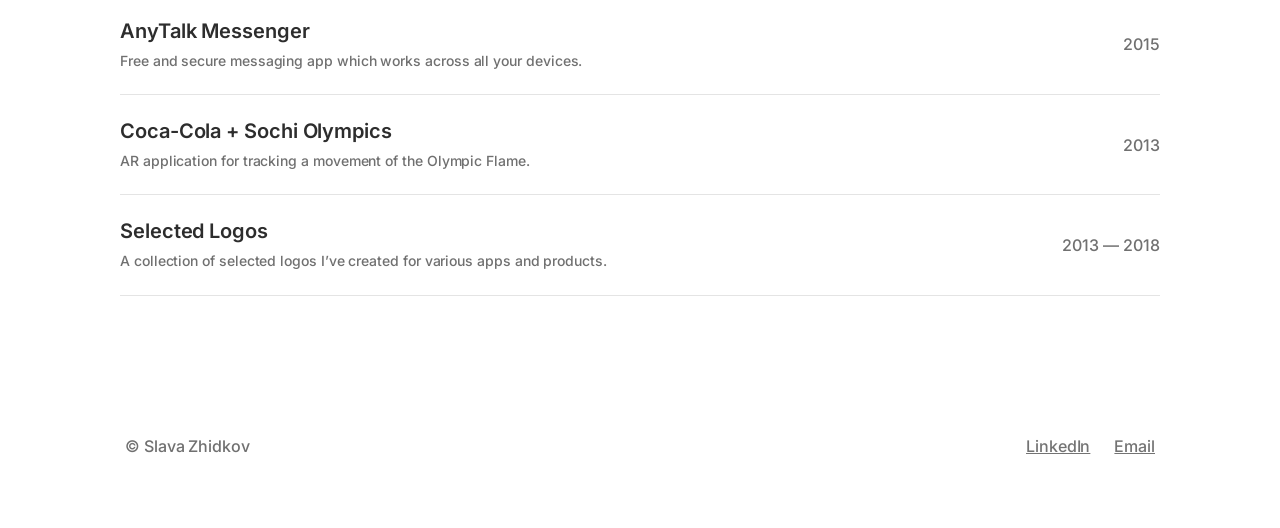
==== commit f80cd4c5: "feat: Add Google Analytics tag to all pages Co-Authored-By: Claude Opus 5.5 <noreply@anthropic.com>" ====
--- a/index.html
+++ b/index.html
@@ -4,6 +4,15 @@
 <head>
   <meta charset="UTF-8" />
   <meta name="viewport" content="width=device-width, initial-scale=1.0" />
+
+  <!-- Google Analytics -->
+  <script async src="https://www.googletagmanager.com/gtag/js?id=G-SB3TS0MCTQ"></script>
+  <script>
+    window.dataLayer = window.dataLayer || [];
+    function gtag() { dataLayer.push(arguments); }
+    gtag("js", new Date());
+    gtag("config", "G-SB3TS0MCTQ");
+  </script>
   <title>Slava Zhidkov — Product Designer</title>
   <meta name="description"
     content="Portfolio of Slava Zhidkov — a product designer with over 10 years of experience designing complex, high-impact digital products." />
--- a/css/styles.css
+++ b/css/styles.css
@@ -325,11 +325,12 @@
     color: var(--color-text-secondary);
 }
 
+/* Same size as the years on the project cards */
 .experience__year {
-    font-size: var(--body2-size);
-    font-weight: var(--body2-weight);
-    line-height: var(--body2-line-height);
-    letter-spacing: -0.0162px;
+    font-size: var(--body3-size);
+    font-weight: var(--body3-weight);
+    line-height: var(--body3-line-height);
+    letter-spacing: -0.0128px;
     color: var(--color-text-secondary);
     text-align: right;
     white-space: nowrap;
@@ -480,11 +481,6 @@
         font-size: 16px;
     }
 
-    .experience__year {
-        font-size: 16px;
-        letter-spacing: -0.0128px;
-    }
-
     .footer {
         padding: 64px;
     }
